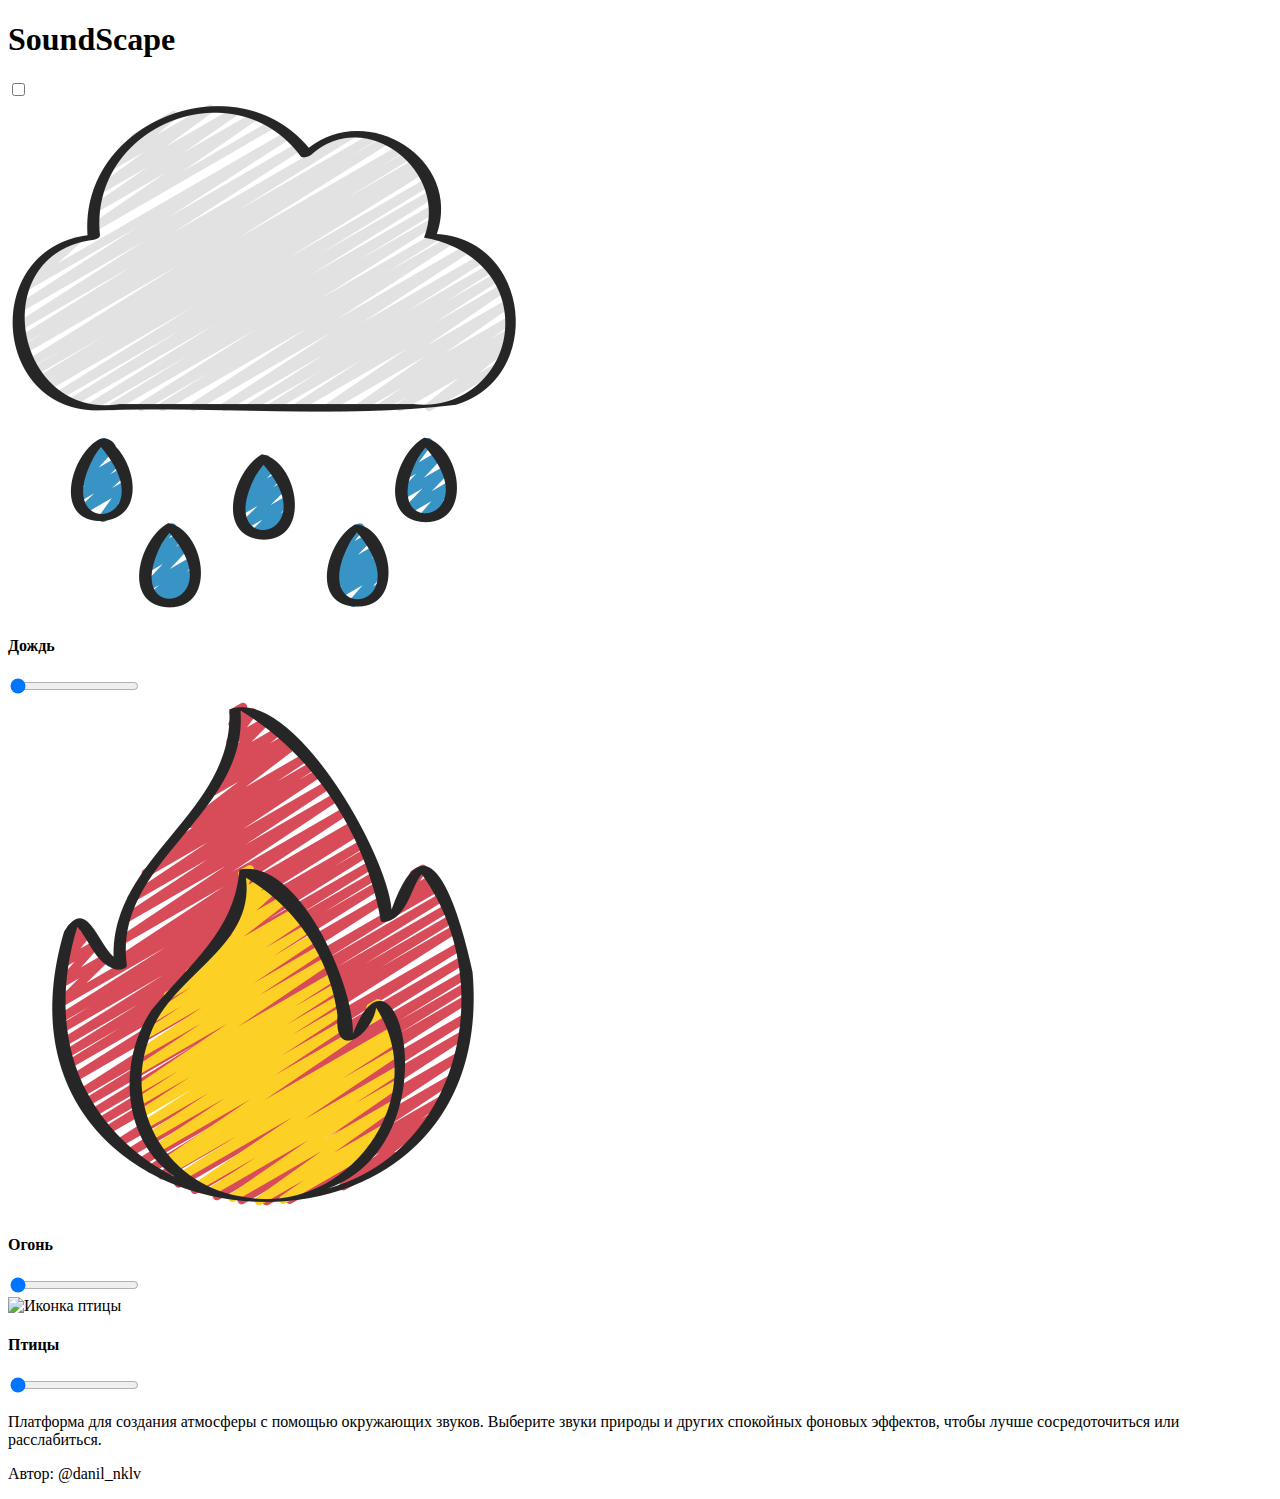
==== index.html @ c0dd5e6e "Add files via upload" ====
<!DOCTYPE html>
<html lang="ru">
<head>
    <meta charset="UTF-8">
    <meta name="viewport" content="width=device-width, initial-scale=1.0">
    <title>SoundScape</title>
    <link rel="stylesheet" href="styles.css">
    <link rel="icon" href="img/icon.ico" type="image/x-icon">
    <script src="https://cdnjs.cloudflare.com/ajax/libs/howler/2.2.1/howler.min.js"></script>
</head>
<body>

<div class="Title">
    
    <h1>SoundScape</h1>
    <label class="ios7-switch">
        <input type="checkbox" id="soundToggle">
        <span></span>
    </label>
</div>

<div class="container">

    <div class="SoundContainer">
        <div class="icon">
            <img src="img/rainIcon.png" alt="Иконка дождя">
            <h4>Дождь</h4>
        </div>
        <div class="slider-container">
            <input type="range" id="rainSlider" min="0" max="100" value="0">
        </div>
    </div>

    <div class="SoundContainer">
        <div class="icon">
            <img src="img/fireIcon.png" alt="Иконка огня">
            <h4>Огонь</h4>
        </div>
        <div class="slider-container">
            <input type="range" id="fireSlider" min="0" max="100" value="0">
        </div>
    </div>

    <div class="SoundContainer">
        <div class="icon">
            <img src="img/doveIcon.png" alt="Иконка птицы">
            <h4>Птицы</h4>
        </div>
        <div class="slider-container">
            <input type="range" id="birdsSlider" min="0" max="100" value="0">
        </div>
    </div>
    
</div>

<p class="info">Платформа для создания атмосферы с помощью окружающих звуков. Выберите звуки природы и других спокойных фоновых эффектов, чтобы лучше сосредоточиться или расслабиться. </p>

<footer class="footer">
    <p>Автор: @danil_nklv</p>
</footer>

<script src="script.js"></script>
</body>


</html>
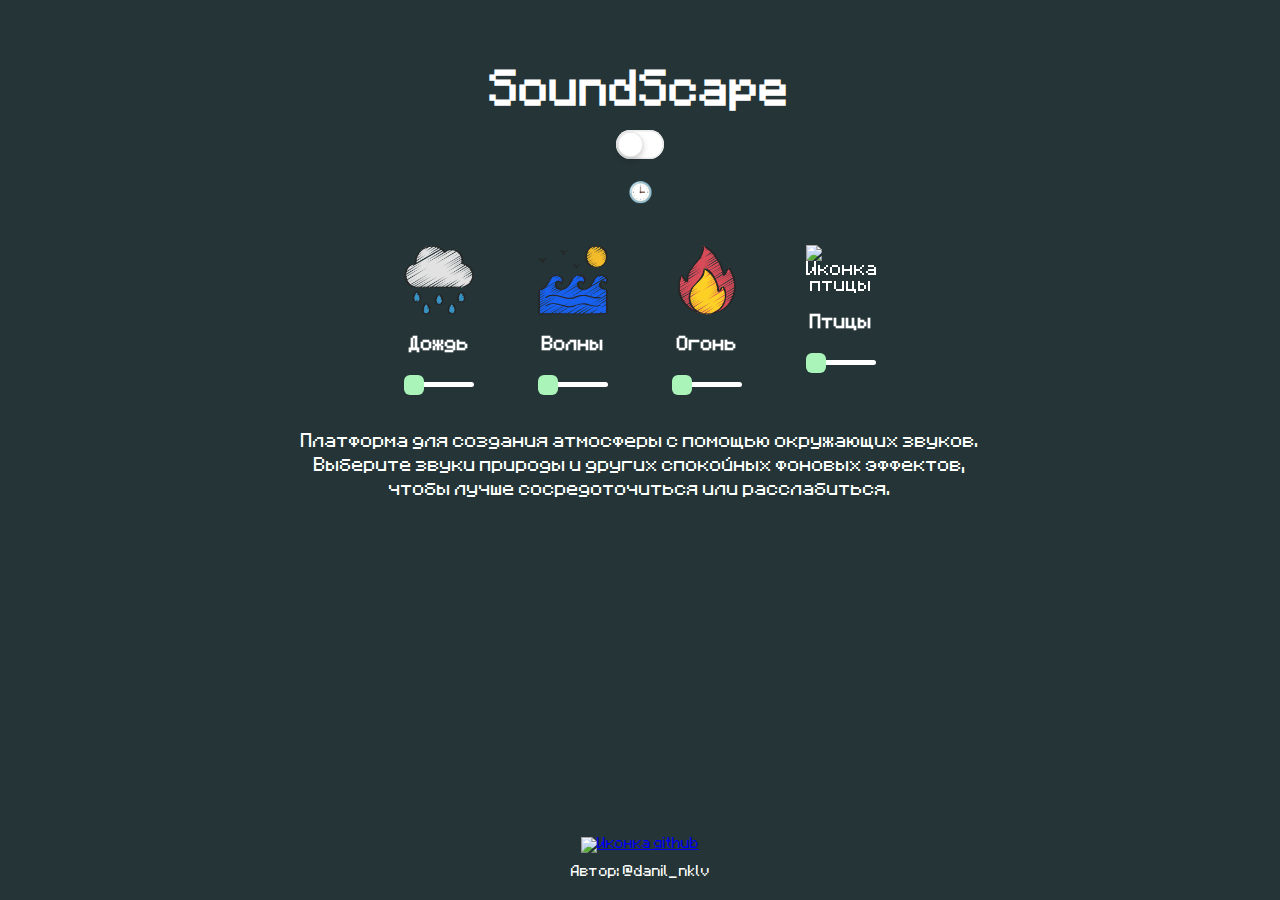
==== commit fba271d3: "Add files via upload" ====
--- a/index.html
+++ b/index.html
@@ -3,13 +3,17 @@
 <head>
     <meta charset="UTF-8">
     <meta name="viewport" content="width=device-width, initial-scale=1.0">
-    <title>SoundScape</title>
     <link rel="stylesheet" href="styles.css">
     <link rel="icon" href="img/icon.ico" type="image/x-icon">
     <script src="https://cdnjs.cloudflare.com/ajax/libs/howler/2.2.1/howler.min.js"></script>
+    <meta name="google-site-verification" content="GaeZpk3GqrEakjin6NyM34QeVR9l-_zKx9OMS6TREnY" />
+    <meta name="yandex-verification" content="978ec7d219a627c1" />
+    <title>SoundScape - создание атмосферы с помощью окружающих звуков</title>
+    <meta name="description" content="SoundScape">
 </head>
 <body>
-
+<div class="wrapper">
+<div class="content">
 <div class="Title">
     
     <h1>SoundScape</h1>
@@ -17,7 +21,21 @@
         <input type="checkbox" id="soundToggle">
         <span></span>
     </label>
+    
 </div>
+<button id="timerIcon" class="timer-icon">&#128338</button>
+<div id="timerPanel" class="timer-panel" style="display: none;">
+    <label for="timerInput">Таймер (минуты):</label>
+    <div class="input-container">
+        <button id="decreaseTime" class="time-button">-</button>
+        <input type="number" id="timerInput" min="1" max="60" value="5">
+        <button id="increaseTime" class="time-button">+</button>
+    </div>
+    <button id="startTimer">Запустить</button>
+    <button id="cancelTimer">Отменить</button>
+</div>
+
+<div id="countdownDisplay" class="countdown"></div>
 
 <div class="container">
 
@@ -28,6 +46,17 @@
         </div>
         <div class="slider-container">
             <input type="range" id="rainSlider" min="0" max="100" value="0">
+        </div>
+    </div>
+
+    
+    <div class="SoundContainer">
+        <div class="icon">
+            <img src="img/wavesIcon.png" alt="Волны">
+            <h4>Волны</h4>
+        </div>
+        <div class="slider-container">
+            <input type="range" id="wavesSlider" min="0" max="100" value="0">
         </div>
     </div>
 
@@ -50,15 +79,19 @@
             <input type="range" id="birdsSlider" min="0" max="100" value="0">
         </div>
     </div>
-    
+
+       
 </div>
 
 <p class="info">Платформа для создания атмосферы с помощью окружающих звуков. Выберите звуки природы и других спокойных фоновых эффектов, чтобы лучше сосредоточиться или расслабиться. </p>
-
-<footer class="footer">
+</div>
+<footer class="footer" >
+    <a href="https://github.com/danil-nklv/SoundScape" target="_blank">
+  <img src="img/github-mark-white.svg" alt="Иконка github" class="image-highlight" width="30" height="30"  />
+    </a>
     <p>Автор: @danil_nklv</p>
 </footer>
-
+</div>
 <script src="script.js"></script>
 </body>
 
--- a/styles.css
+++ b/styles.css
@@ -0,0 +1,308 @@
+body {
+    font-family:'Minecraft Rus Regular', sans-serif;
+    text-align: center;
+    padding-top: 50px;
+    background-color: #08191ce1;
+    background-image: url("https://www.transparenttextures.com/patterns/asfalt-light.png");
+        
+    color: rgb(255, 255, 255);
+   
+}
+
+.wrapper {
+    display: flex;
+    flex-direction: column;
+    min-height: 100%; /* Заставляет wrapper занимать весь экран */
+}
+
+.content {
+    flex: 1; /* Основной контент занимает всё доступное пространство */
+}
+
+html, body {
+    height: 100%; /* Устанавливаем высоту на весь экран */
+    margin: 0; /* Убираем стандартные отступы */
+    display: flex;
+    flex-direction: column; /* Делаем тело страницы флекс-контейнером */
+}
+
+.Title h1 {
+margin: 20px;
+font-size: 40px;
+}
+
+.input-container {
+    display: flex;
+    justify-content: center;
+    align-items: center;
+    gap: 5px;
+    
+}
+
+.time-button {
+    background-color: #9f9f9f;
+    color: white;
+    border: none;
+    border-radius: 5px;
+    width: 30px;
+    height: 30px;
+    cursor: pointer;
+    font-size: 18px;
+    margin-top: 20px;
+}
+
+#timerInput {
+    text-align: center;
+    width: 50px;
+    font-size: 16px;
+    margin-top: 20px;
+}
+
+
+.timer-icon {
+    font-size: 20px;
+    margin-top: 20px;
+    cursor: pointer;
+    background: none;
+    border: 0;
+    color: #ffffff;
+}
+
+.timer-panel {
+    margin-top: 10px;
+    padding: 10px;   
+    border-radius: 5px;
+    color: #fff;
+    text-align: center;
+    padding: 20px;
+    
+}
+
+#startTimer {
+    margin-top: 20px;
+}
+
+
+
+.countdown {
+    margin-top: 10px;
+    font-size: 16px;
+    color: #fff;
+    
+}
+
+
+@font-face {
+	font-family: 'Minecraft Rus Regular';
+	src: url('fonts/minecraft_rus_regular.eot'); /* IE 9 Compatibility Mode */
+	src: url('fonts/minecraft_rus_regular.eot?#iefix') format('embedded-opentype'), /* IE < 9 */
+		url('fonts/minecraft_rus_regular.woff2') format('woff2'), /* Super Modern Browsers */
+		url('fonts/minecraft_rus_regular.woff') format('woff'), /* Firefox >= 3.6, any other modern browser */
+		url('fonts/minecraft_rus_regular.ttf') format('truetype'), /* Safari, Android, iOS */
+		url('fonts/minecraft_rus_regular.svg#minecraft_rus_regular') format('svg'); /* Chrome < 4, Legacy iOS */
+}
+
+
+.container {
+    display: flex;
+    flex-wrap: wrap; /* Перенос элементов на новую строку */
+    justify-content: center; /* Центровка элементов в каждой строке */
+    row-gap: 20px; /* Вертикальные отступы между SoundContainer */
+    column-gap: 60px; /* Горизонтальные отступы между SoundContainer */
+    max-width: 600px; /* Максимальная ширина контента */
+    margin: 20px auto; /* Центрирование контейнера по горизонтали */
+    padding: 0 20px; /* Отступы слева и справа */
+    border-radius: 25px;
+    backdrop-filter: blur(10px);
+    -webkit-backdrop-filter: blur(10px); /* Для Safari */
+}
+
+
+
+
+.SoundContainer {
+    display: flex;
+    align-items: center;
+    flex-direction: column;
+    margin: 20px 0px ;
+    
+    
+}
+
+
+.slider-container input[type="range"] {
+    width: 70px; 
+}
+
+.icon img {
+    width: 70px;  
+    height: auto;  
+    display: block;
+    margin: 0 auto;   
+}
+
+input[type="range"] {
+    -webkit-appearance: none; /* Отключаем стандартное оформление */
+    width: 100%;
+    height: 5px;
+    background: #ffffff; /* Цвет полосы */
+    border-radius: 5px; /* Скругление полосы */
+}
+
+input[type="range"]::-webkit-slider-thumb {
+    -webkit-appearance: none;
+    appearance: none;
+    width: 20px; /* Ширина ползунка */
+    height: 20px; /* Высота ползунка */
+    background: #aaf4ba; /* Цвет ползунка */
+    border-radius: 30%; /* Делает ползунок квадратом */
+    cursor: pointer; /* Курсор при наведении */
+}
+/* Для mozilla */
+input[type="range"]::-moz-range-thumb {
+    width: 20px;
+    height: 20px;
+    background: #aaf4ba;
+    border-radius: 30%;
+    cursor: pointer;
+}
+
+.info {
+    text-align: center;
+    margin-top: 20px;
+    margin-left: 20px;
+    margin-right: 20px;
+    line-height: 1.5;
+}
+
+/* Медиа-запрос для более широких экранов (планшеты и десктопы) */
+@media (min-width: 768px) {
+    .info {
+        margin-left: 100px;
+        margin-right: 100px;
+    }
+}
+
+/* Медиа-запрос для еще больших экранов */
+@media (min-width: 1024px) {
+    .info {
+        margin-left: 300px;
+        margin-right: 300px;
+    }
+}
+
+.footer {
+    text-align: center;
+    padding: 10px;
+    font-size: 12px;   
+  }
+
+  .image-highlight:hover {
+    transform: scale(1.2); /* Увеличение размера при наведении */
+    transition: 0.7s ease; /* Плавный переход */
+}
+
+
+/*//////ios7-switch///////*/
+
+.ios7-switch {
+    display: inline-block;
+    position: relative;
+    cursor: pointer;
+    -webkit-user-select: none;
+    -moz-user-select: none;
+    -ms-user-select: none;
+    user-select: none;
+    -webkit-tap-highlight-color: transparent;
+    tap-highlight-color: transparent;
+}
+
+.ios7-switch input {
+    opacity: 0;
+    position: absolute;
+    
+}
+
+.ios7-switch input + span {
+    position: relative;
+    display: inline-block;
+    width: 3em; /* Увеличение ширины */
+    height: 1.8em; /* Увеличение высоты */
+    background: white;
+    box-shadow: inset 0 0 0 0.1em #e9e9e9;
+    border-radius: 0.9em;
+    vertical-align: -0.15em;
+    transition: all 0.40s cubic-bezier(.17,.67,.43,.98);
+}
+
+.ios7-switch:active input + span,
+.ios7-switch input + span:active {
+    box-shadow: inset 0 0 0 1em #e9e9e9;
+}
+
+.ios7-switch input + span:after {
+    position: absolute;
+    display: block;
+    content: '';
+    width: 1.6em; /* Увеличение ширины кнопки */
+    height: 1.6em; /* Увеличение высоты кнопки */
+    border-radius: 0.8em;
+    top: 0.1em; /* Корректировка отступов */
+    left: 0.1em;
+    background: white;
+    box-shadow: inset 0 0 0 0.05em rgba(0,0,0,0.1),
+                0 0 0.1em rgba(0,0,0,0.05),
+                0 0.2em 0.4em rgba(0,0,0,0.2);
+    transition: all 0.25s ease-out;
+}
+
+.ios7-switch:active input + span:after,
+.ios7-switch input + span:active:after {
+    width: 2em;
+}
+
+.ios7-switch input:checked + span {
+    box-shadow: inset 0 0 0 1em #4cd964;
+}
+
+.ios7-switch input:checked + span:after {
+    left: 1.3em; /* Корректировка положения кнопки */
+}
+
+.ios7-switch:active input:checked + span:after,
+.ios7-switch input:checked + span:active:after {
+    left: 0.9em;
+}
+
+
+/* accessibility styles */
+.ios7-switch input:focus + span:after {
+    box-shadow: inset 0 0 0 0.03em rgba(0,0,0,0.15),
+                0 0 0.05em rgba(0,0,0,0.08),
+                0 0.1em 0.2em rgba(0,0,0,0.3);
+    background: #fff;
+}
+
+.ios7-switch input:focus + span {
+    box-shadow: inset 0 0 0 0.0625em #dadada;
+}
+
+.ios7-switch input:focus:checked + span {
+    box-shadow: inset 0 0 0 2em #33be4b;
+}
+
+/* reset accessibility style on hover */
+.ios7-switch:hover input:focus + span:after {
+    box-shadow: inset 0 0 0 0.03em rgba(0,0,0,0.1),
+                0 0 0.05em rgba(0,0,0,0.05),
+                0 0.1em 0.2em rgba(0,0,0,0.2);
+    background: #fff;
+}
+
+.ios7-switch:hover input:focus + span {
+    box-shadow: inset 0 0 0 0.0625em #e9e9e9;
+}
+
+.ios7-switch:hover input:focus:checked + span {
+    box-shadow: inset 0 0 0 2em #4cd964;
+}
